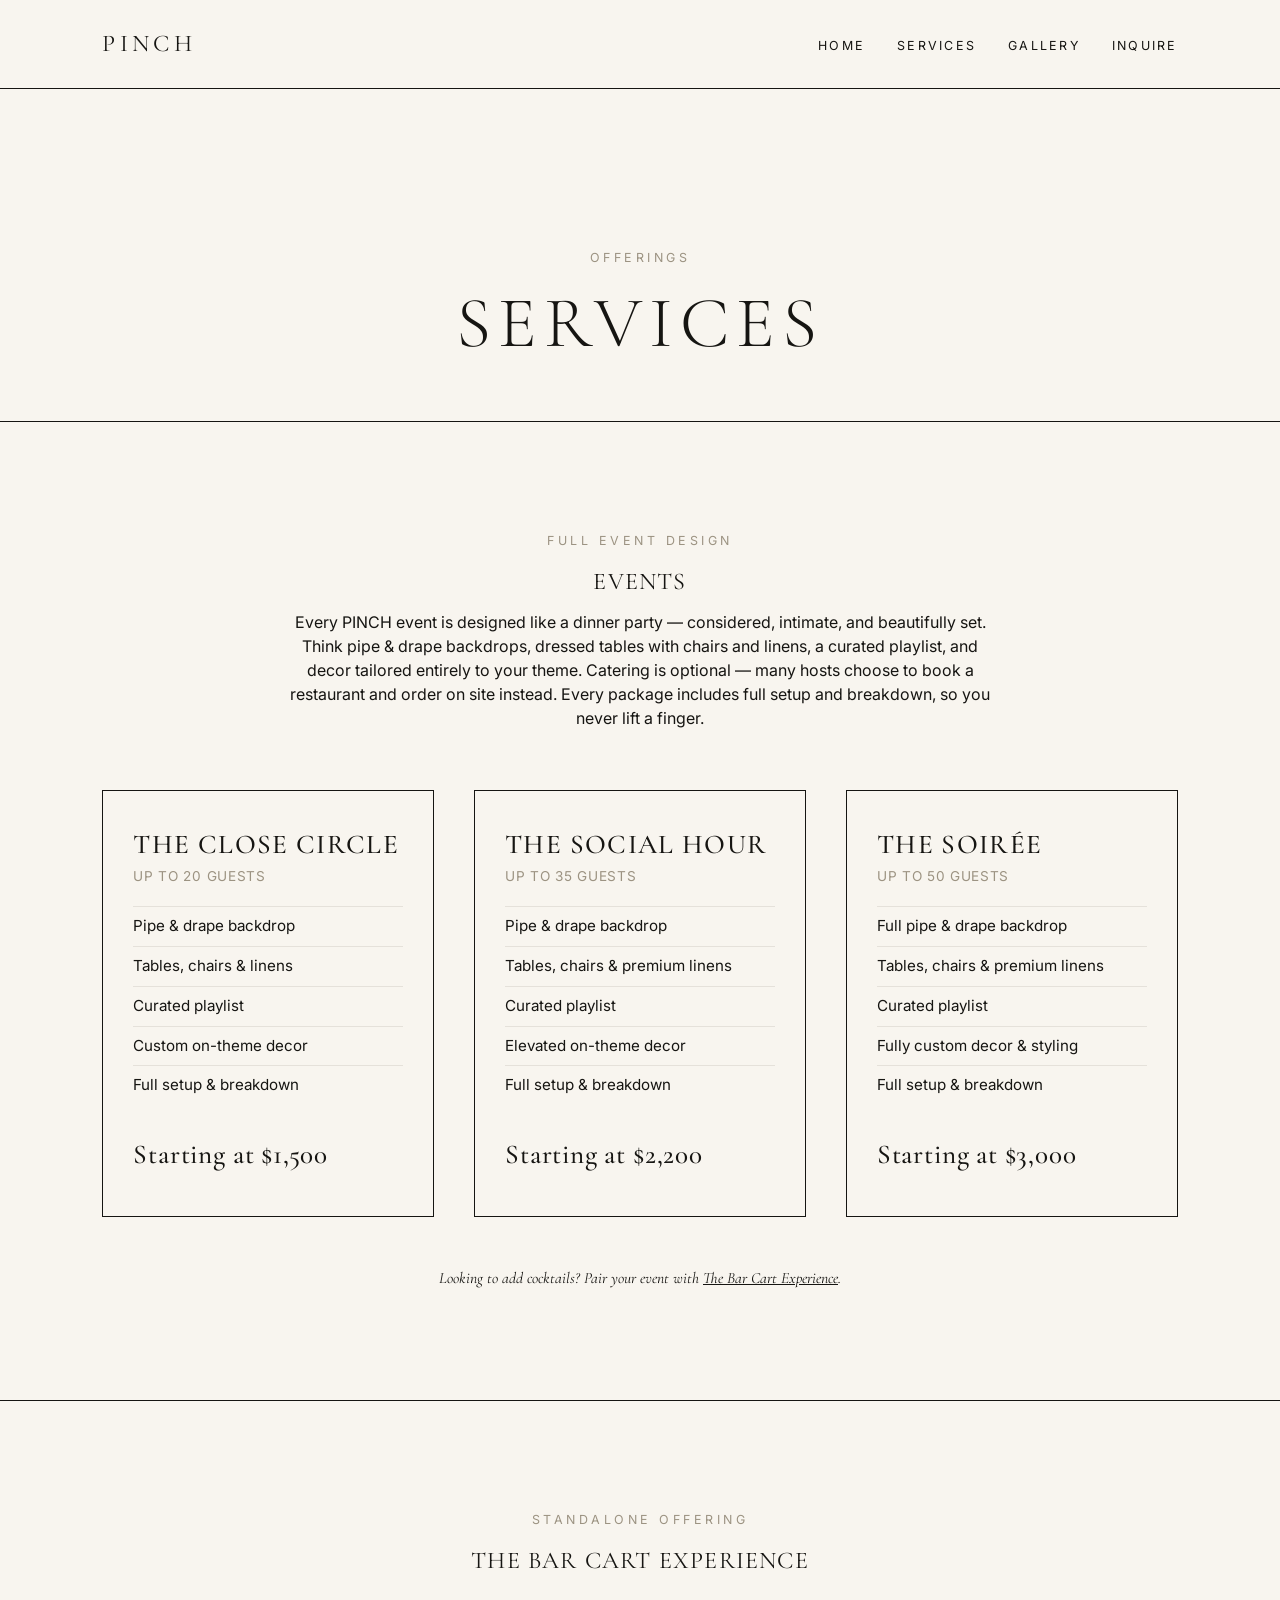
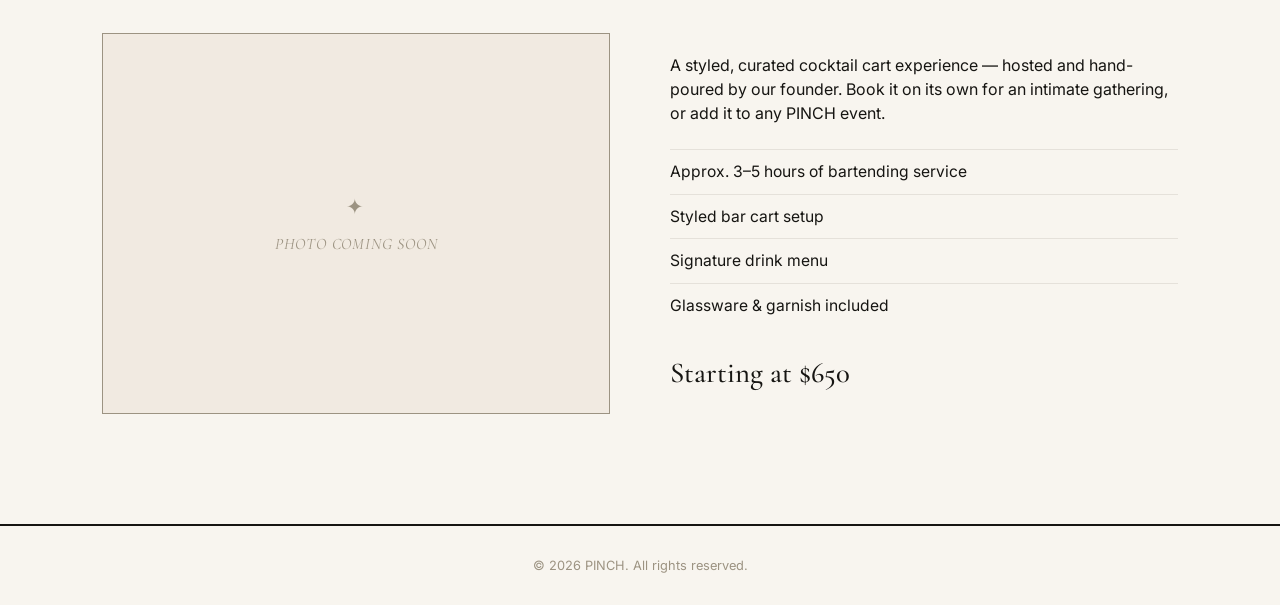
==== services.html @ eb1bb9ff "Add services.html for event offerings and details This file contains the HTML structure for the serv" ====
<!DOCTYPE html>
<html lang="en">
<head>
<meta charset="UTF-8">
<meta name="viewport" content="width=device-width, initial-scale=1.0">
<title>Services | PINCH</title>
<link rel="preconnect" href="https://fonts.googleapis.com">
<link href="https://fonts.googleapis.com/css2?family=Cormorant+Garamond:ital,wght@0,300;0,400;0,500;0,600;1,400&family=Inter:wght@400;500&display=swap" rel="stylesheet">
<link rel="stylesheet" href="style.css">
</head>
<body>

<nav>
<a href="index.html" class="nav-brand">Pinch</a>
<ul class="nav-links">
<li><a href="index.html">Home</a></li>
<li><a href="services.html">Services</a></li>
<li><a href="gallery.html">Gallery</a></li>
<li><a href="index.html#inquire">Inquire</a></li>
</ul>
</nav>

<div class="page-header">
<div class="eyebrow center-eyebrow">Offerings</div>
<h1>Services</h1>
</div>

<section class="section" id="events">
<div class="eyebrow center-eyebrow">Full Event Design</div>
<h2 class="tiers-heading">Events</h2>
<div class="tiers-intro">
<p>Every PINCH event is designed like a dinner party — considered, intimate, and beautifully set. Think pipe &amp; drape backdrops, dressed tables with chairs and linens, a curated playlist, and decor tailored entirely to your theme. Catering is optional — many hosts choose to book a restaurant and order on site instead. Every package includes full setup and breakdown, so you never lift a finger.</p>
</div>
<div class="tiers">
<div class="tier">
<h3>The Close Circle</h3>
<div class="guests">Up to 20 Guests</div>
<ul>
<li>Pipe &amp; drape backdrop</li>
<li>Tables, chairs &amp; linens</li>
<li>Curated playlist</li>
<li>Custom on-theme decor</li>
<li>Full setup &amp; breakdown</li>
</ul>
<div class="price">Starting at $1,500</div>
</div>
<div class="tier">
<h3>The Social Hour</h3>
<div class="guests">Up to 35 Guests</div>
<ul>
<li>Pipe &amp; drape backdrop</li>
<li>Tables, chairs &amp; premium linens</li>
<li>Curated playlist</li>
<li>Elevated on-theme decor</li>
<li>Full setup &amp; breakdown</li>
</ul>
<div class="price">Starting at $2,200</div>
</div>
<div class="tier">
<h3>The Soirée</h3>
<div class="guests">Up to 50 Guests</div>
<ul>
<li>Full pipe &amp; drape backdrop</li>
<li>Tables, chairs &amp; premium linens</li>
<li>Curated playlist</li>
<li>Fully custom decor &amp; styling</li>
<li>Full setup &amp; breakdown</li>
</ul>
<div class="price">Starting at $3,000</div>
</div>
</div>
<p class="cross-link">Looking to add cocktails? Pair your event with <a href="#barcart">The Bar Cart Experience</a>.</p>
</section>

<section class="section offer-alt" id="barcart">
<div class="eyebrow center-eyebrow">Standalone Offering</div>
<h2 class="tiers-heading">The Bar Cart Experience</h2>
<div class="barcart-detail">
<div class="photo-placeholder"><span class="mark">&#10022;</span><span class="label">Photo Coming Soon</span></div>
<div>
<p>A styled, curated cocktail cart experience — hosted and hand-poured by our founder. Book it on its own for an intimate gathering, or add it to any PINCH event.</p>
<ul class="barcart-includes">
<li>Approx. 3&ndash;5 hours of bartending service</li>
<li>Styled bar cart setup</li>
<li>Signature drink menu</li>
<li>Glassware &amp; garnish included</li>
</ul>
<div class="barcart-price">Starting at $650</div>
</div>
</div>
</section>

<footer>&copy; 2026 PINCH. All rights reserved.</footer>

</body>
</html>
---- style.css ----
:root{ --black:#161512; --cream:#f8f5ef; --tan:#9c9382; --blush:#f1eae1; }
*{margin:0;padding:0;box-sizing:border-box;}
body{font-family:'Inter',sans-serif;color:var(--black);background:var(--cream);line-height:1.5;}
a{color:inherit;}
h1,h2,h3{font-family:'Cormorant Garamond',serif;text-transform:uppercase;line-height:1.05;letter-spacing:.05em;font-weight:400;}
.section{padding:110px 8vw;}
.eyebrow{font-size:.78rem;letter-spacing:.28em;text-transform:uppercase;color:var(--tan);margin-bottom:18px;}
.center-eyebrow{text-align:center;}

nav{display:flex;justify-content:space-between;align-items:center;padding:26px 8vw;background:var(--cream);border-bottom:1px solid var(--black);position:sticky;top:0;z-index:50;}
.nav-brand{font-family:'Cormorant Garamond',serif;font-size:1.5rem;letter-spacing:.18em;text-transform:uppercase;text-decoration:none;color:var(--black);font-weight:400;}
.nav-links{display:flex;gap:32px;list-style:none;}
.nav-links a{text-decoration:none;color:var(--black);font-size:.78rem;letter-spacing:.18em;text-transform:uppercase;}
.nav-links a:hover{color:var(--tan);}

.hero{min-height:90vh;display:flex;flex-direction:column;justify-content:center;background:var(--cream);color:var(--black);padding:8vw;border-bottom:1px solid var(--black);}
.hero h1{font-size:clamp(3.5rem,12vw,8.5rem);font-weight:300;letter-spacing:.12em;}
.hero p{font-family:'Cormorant Garamond',serif;font-size:1.4rem;margin-top:20px;max-width:500px;font-style:italic;font-weight:400;color:var(--black);}

@keyframes floatIn{from{opacity:0;transform:translateY(26px);}to{opacity:1;transform:translateY(0);}}
.hero .eyebrow{animation:floatIn .9s ease-out both;}
.hero h1{animation:floatIn 1.1s ease-out .15s both;}
.hero p{animation:floatIn 1.1s ease-out .35s both;}

.page-header{padding:160px 8vw 60px;text-align:center;border-bottom:1px solid var(--black);}
.page-header h1{font-size:clamp(2.5rem,7vw,4.5rem);font-weight:300;letter-spacing:.1em;}

.photo-placeholder{width:100%;aspect-ratio:4/3;background:var(--blush);display:flex;flex-direction:column;align-items:center;justify-content:center;gap:10px;color:var(--tan);border:1px solid var(--tan);}
.photo-placeholder .mark{font-size:1.3rem;letter-spacing:.1em;}
.photo-placeholder .label{font-family:'Cormorant Garamond',serif;font-style:italic;font-size:1rem;letter-spacing:.05em;text-transform:uppercase;}

.split{display:grid;grid-template-columns:1fr 1fr;gap:60px;align-items:center;}
.split h2{font-size:clamp(2rem,5vw,3.5rem);margin-bottom:24px;font-weight:400;letter-spacing:.06em;}
.split p{font-size:1.05rem;max-width:480px;}
.closing-line{font-family:'Cormorant Garamond',serif;font-style:italic;font-weight:500;margin-top:20px;font-size:1.3rem;}

.offer-alt{background:var(--cream);color:var(--black);border-top:1px solid var(--black);border-bottom:1px solid var(--black);}

.offers-grid{display:grid;grid-template-columns:1fr 1fr;gap:50px;margin-top:60px;}
.offer-card{border:1px solid var(--black);padding:50px 40px;text-align:center;}
.offer-card h3{font-size:1.8rem;font-weight:400;margin-bottom:14px;}
.offer-card p{font-size:.98rem;margin-bottom:26px;}
.offer-card a.btn{display:inline-block;font-size:.78rem;letter-spacing:.18em;text-transform:uppercase;text-decoration:none;color:var(--black);border-bottom:1px solid var(--black);padding-bottom:4px;}
.offer-card a.btn:hover{color:var(--tan);border-color:var(--tan);}

.tiers-heading,.gallery-heading{text-align:center;margin-bottom:16px;}
.tiers{display:grid;grid-template-columns:repeat(3,1fr);gap:40px;margin-top:60px;}
.tier{border:1px solid var(--black);padding:40px 30px;display:flex;flex-direction:column;}
.tier h3{font-size:1.7rem;margin-bottom:6px;font-weight:500;}
.tier .guests{font-size:.85rem;letter-spacing:.05em;text-transform:uppercase;color:var(--tan);margin-bottom:20px;font-family:'Inter',sans-serif;}
.tier ul{list-style:none;margin-bottom:30px;flex-grow:1;}
.tier ul li{padding:8px 0;border-top:1px solid #e5e1da;font-size:.95rem;}
.tier .price{font-family:'Cormorant Garamond',serif;font-weight:500;font-size:1.7rem;margin-top:auto;letter-spacing:.03em;}

.tiers-intro{max-width:700px;margin:0 auto;text-align:center;}
.cross-link{margin-top:50px;text-align:center;font-size:.98rem;font-style:italic;font-family:'Cormorant Garamond',serif;}
.cross-link a{text-decoration:underline;}

.barcart-detail{display:grid;grid-template-columns:1fr 1fr;gap:60px;align-items:center;margin-top:60px;}
.barcart-includes{list-style:none;margin-top:24px;}
.barcart-includes li{padding:10px 0;border-top:1px solid #e5e1da;font-size:.98rem;}
.barcart-price{font-family:'Cormorant Garamond',serif;font-weight:500;font-size:1.8rem;margin-top:24px;}

.gallery-grid{display:grid;grid-template-columns:1fr 1fr;gap:20px;margin-top:20px;}

.inquire{background:var(--cream);color:var(--black);text-align:center;border-top:1px solid var(--black);}
.inquire a{color:var(--black);text-decoration:underline;}
.inquire .contact-line{font-family:'Cormorant Garamond',serif;margin-top:10px;font-size:1.3rem;}
.inquire .note{margin-top:30px;font-size:.9rem;color:var(--tan);}

footer{text-align:center;padding:30px;font-size:.8rem;color:var(--tan);border-top:1px solid var(--black);}

@media (max-width:768px){
.split,.barcart-detail{grid-template-columns:1fr;}
.tiers,.gallery-grid,.offers-grid{grid-template-columns:1fr;}
nav{flex-direction:column;gap:14px;padding:20px 6vw;}
.nav-links{gap:22px;}
}
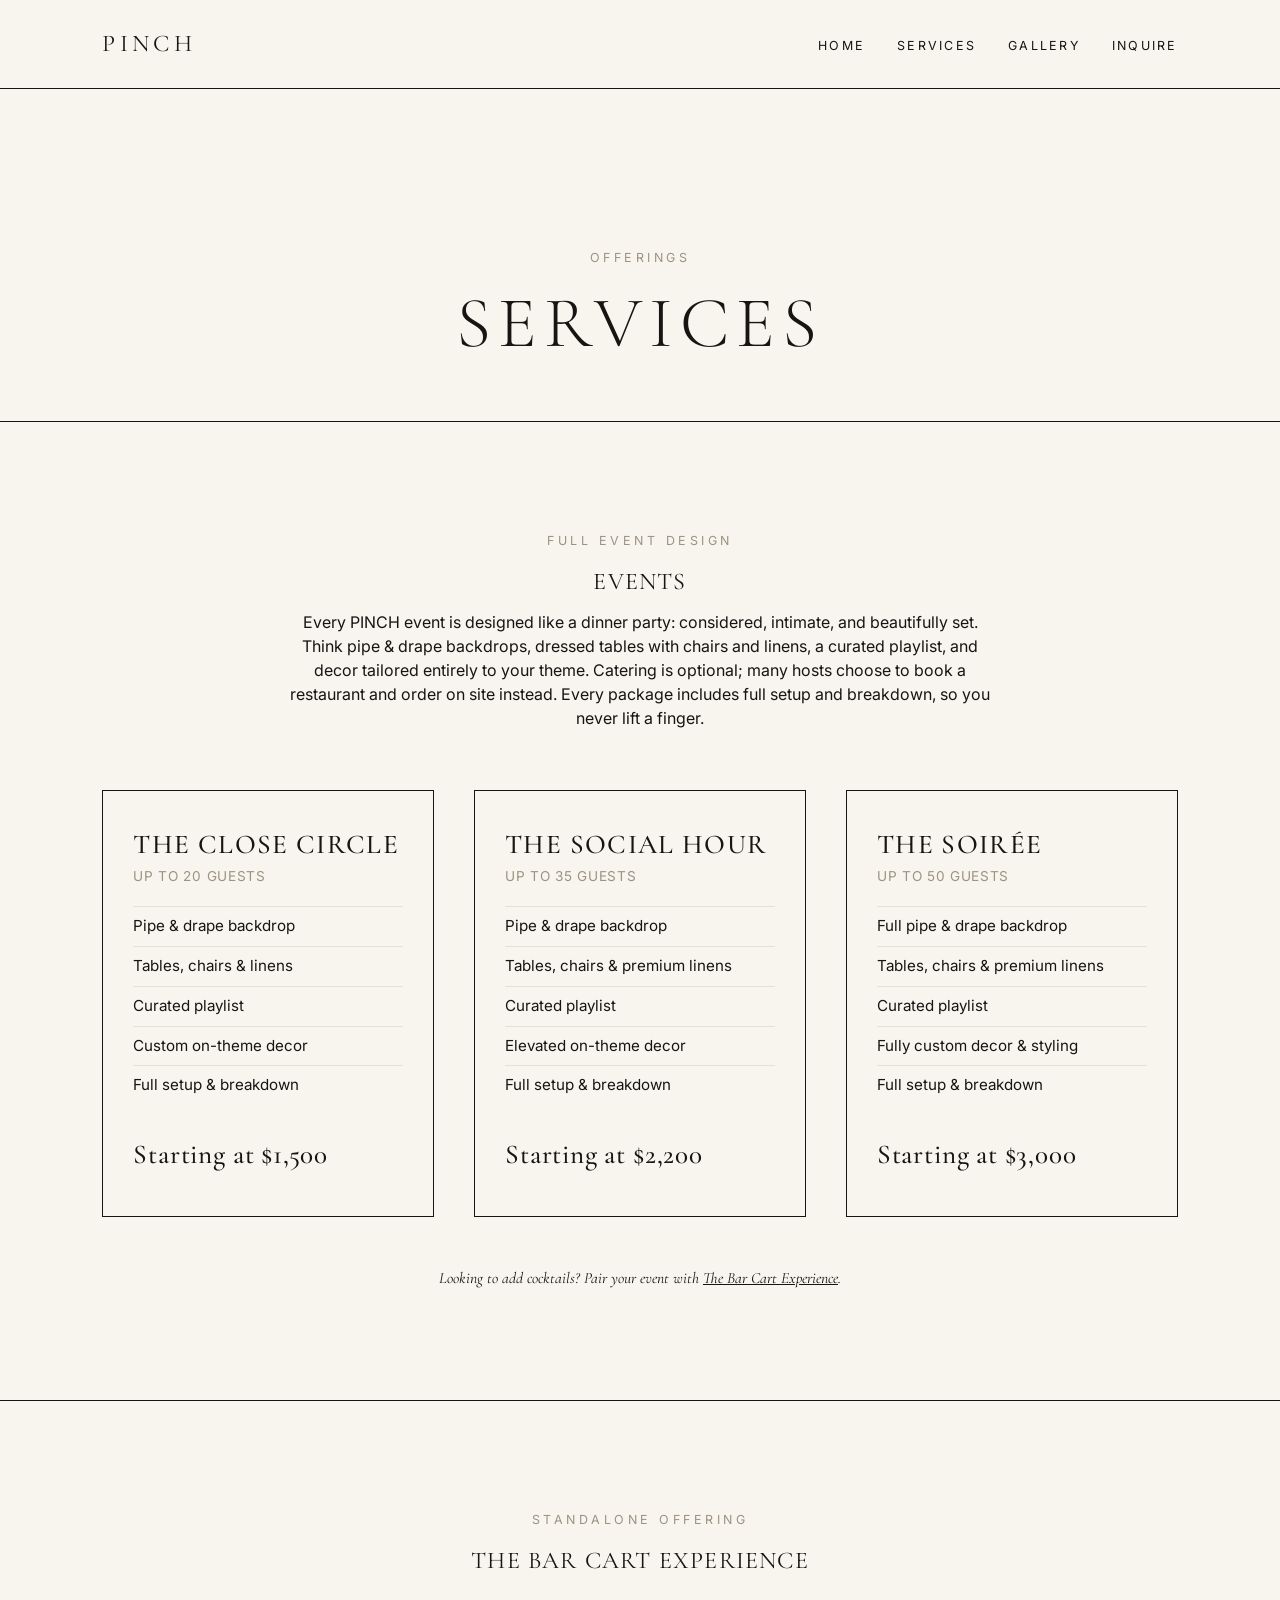
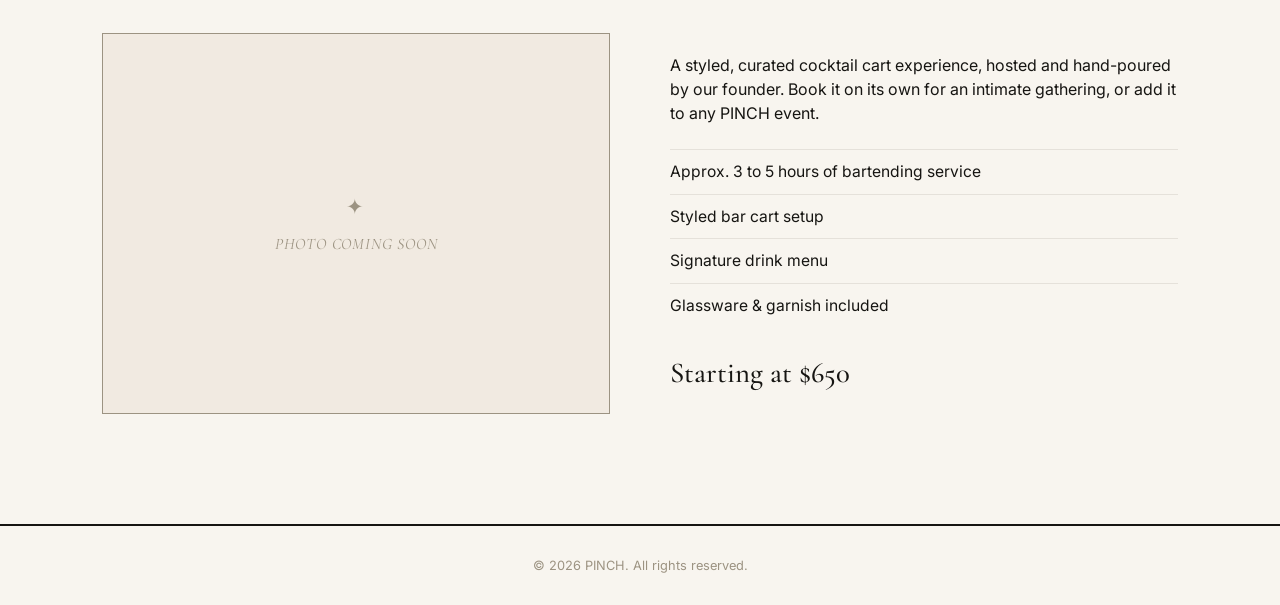
==== commit e7d93a43: "Refine text in services.html for better readability Updated event description and bar cart experienc" ====
--- a/services.html
+++ b/services.html
@@ -29,7 +29,7 @@
 <div class="eyebrow center-eyebrow">Full Event Design</div>
 <h2 class="tiers-heading">Events</h2>
 <div class="tiers-intro">
-<p>Every PINCH event is designed like a dinner party — considered, intimate, and beautifully set. Think pipe &amp; drape backdrops, dressed tables with chairs and linens, a curated playlist, and decor tailored entirely to your theme. Catering is optional — many hosts choose to book a restaurant and order on site instead. Every package includes full setup and breakdown, so you never lift a finger.</p>
+<p>Every PINCH event is designed like a dinner party: considered, intimate, and beautifully set. Think pipe &amp; drape backdrops, dressed tables with chairs and linens, a curated playlist, and decor tailored entirely to your theme. Catering is optional; many hosts choose to book a restaurant and order on site instead. Every package includes full setup and breakdown, so you never lift a finger.</p>
 </div>
 <div class="tiers">
 <div class="tier">
@@ -78,9 +78,9 @@
 <div class="barcart-detail">
 <div class="photo-placeholder"><span class="mark">&#10022;</span><span class="label">Photo Coming Soon</span></div>
 <div>
-<p>A styled, curated cocktail cart experience — hosted and hand-poured by our founder. Book it on its own for an intimate gathering, or add it to any PINCH event.</p>
+<p>A styled, curated cocktail cart experience, hosted and hand-poured by our founder. Book it on its own for an intimate gathering, or add it to any PINCH event.</p>
 <ul class="barcart-includes">
-<li>Approx. 3&ndash;5 hours of bartending service</li>
+<li>Approx. 3 to 5 hours of bartending service</li>
 <li>Styled bar cart setup</li>
 <li>Signature drink menu</li>
 <li>Glassware &amp; garnish included</li>
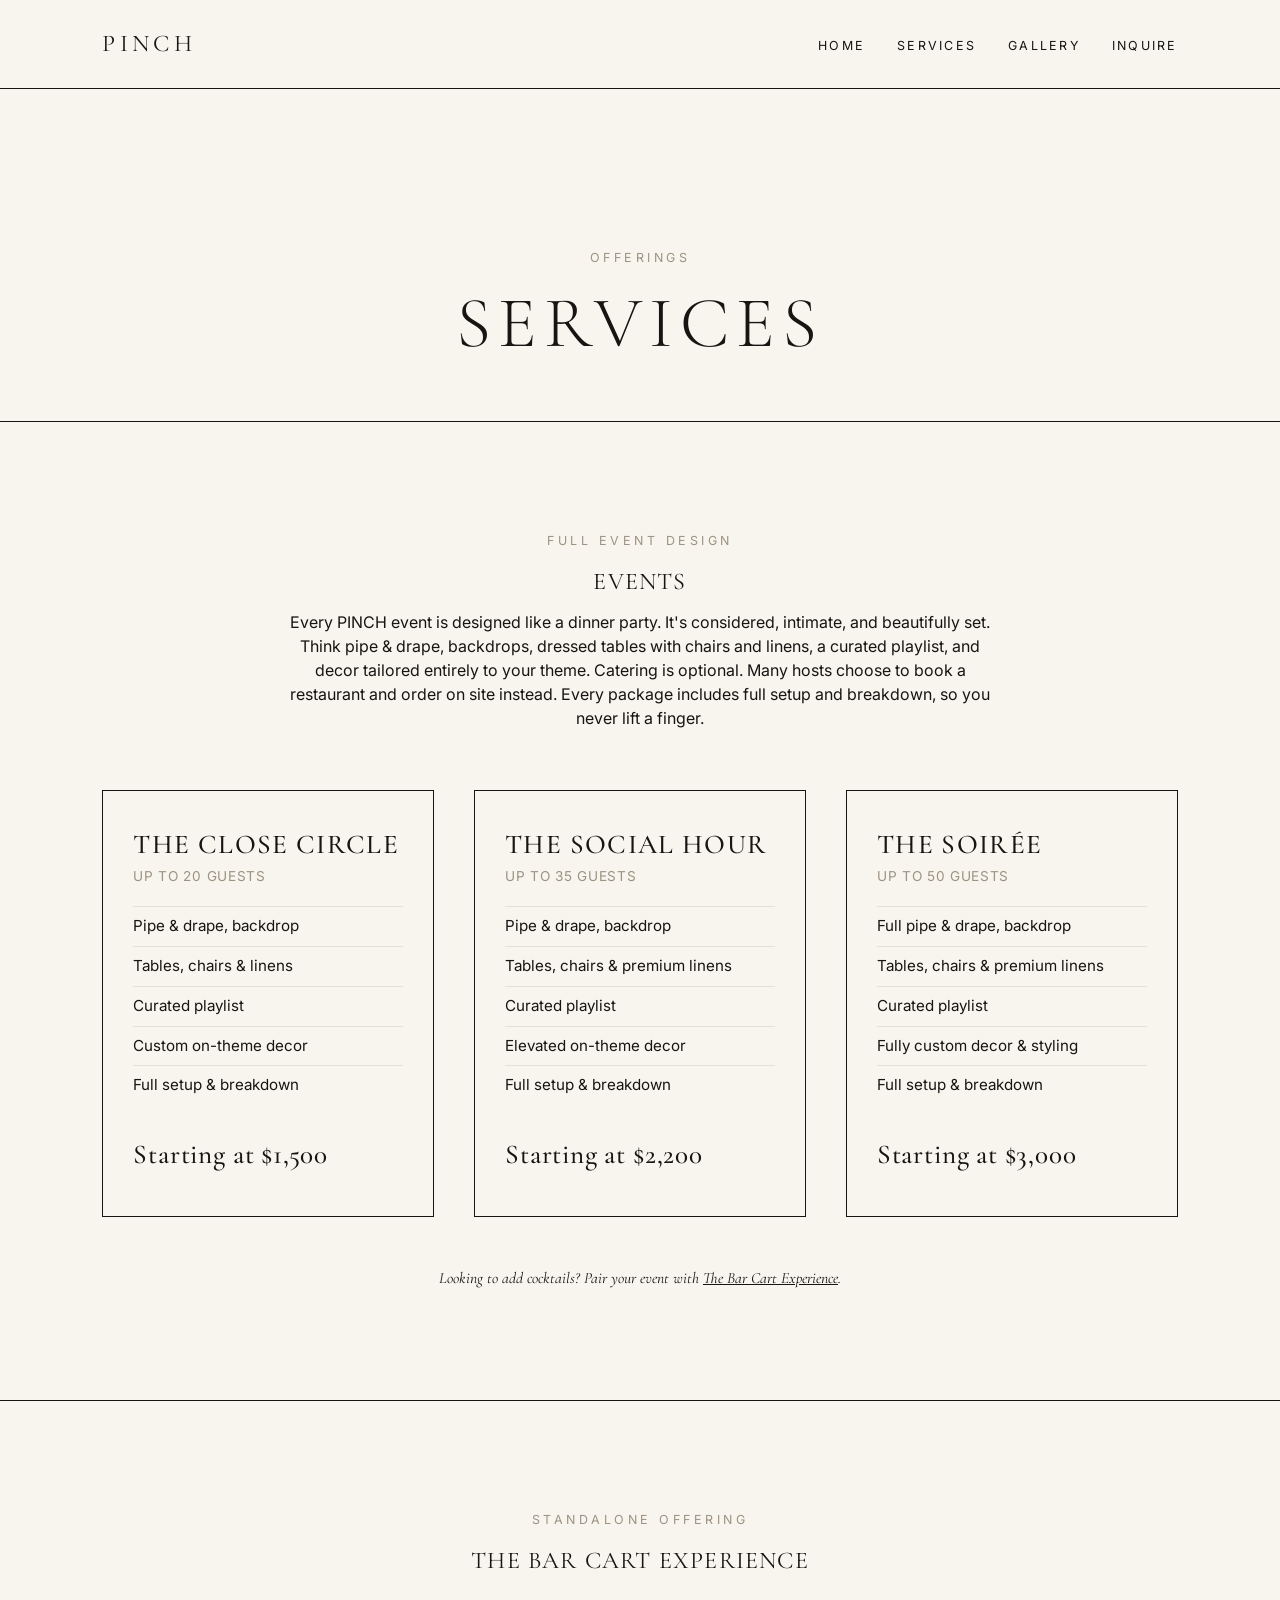
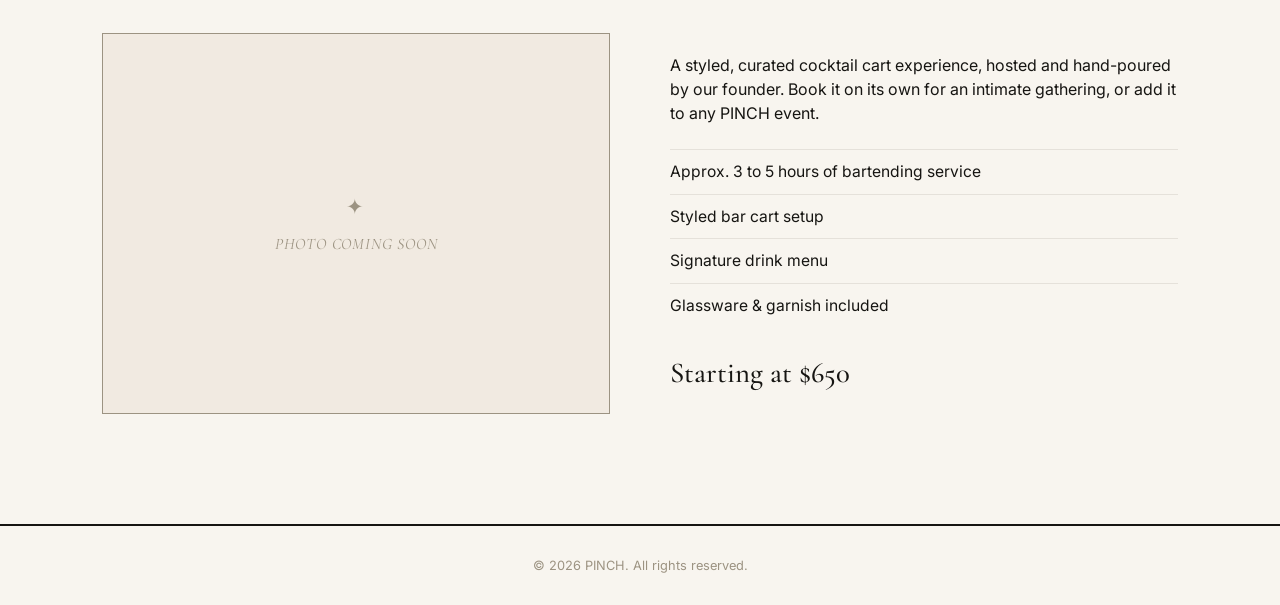
==== commit 49685740: "Refine event description and list items" ====
--- a/services.html
+++ b/services.html
@@ -29,14 +29,14 @@
 <div class="eyebrow center-eyebrow">Full Event Design</div>
 <h2 class="tiers-heading">Events</h2>
 <div class="tiers-intro">
-<p>Every PINCH event is designed like a dinner party: considered, intimate, and beautifully set. Think pipe &amp; drape backdrops, dressed tables with chairs and linens, a curated playlist, and decor tailored entirely to your theme. Catering is optional; many hosts choose to book a restaurant and order on site instead. Every package includes full setup and breakdown, so you never lift a finger.</p>
+<p>Every PINCH event is designed like a dinner party. It's considered, intimate, and beautifully set. Think pipe &amp; drape, backdrops, dressed tables with chairs and linens, a curated playlist, and decor tailored entirely to your theme. Catering is optional. Many hosts choose to book a restaurant and order on site instead. Every package includes full setup and breakdown, so you never lift a finger.</p>
 </div>
 <div class="tiers">
 <div class="tier">
 <h3>The Close Circle</h3>
 <div class="guests">Up to 20 Guests</div>
 <ul>
-<li>Pipe &amp; drape backdrop</li>
+<li>Pipe &amp; drape, backdrop</li>
 <li>Tables, chairs &amp; linens</li>
 <li>Curated playlist</li>
 <li>Custom on-theme decor</li>
@@ -48,7 +48,7 @@
 <h3>The Social Hour</h3>
 <div class="guests">Up to 35 Guests</div>
 <ul>
-<li>Pipe &amp; drape backdrop</li>
+<li>Pipe &amp; drape, backdrop</li>
 <li>Tables, chairs &amp; premium linens</li>
 <li>Curated playlist</li>
 <li>Elevated on-theme decor</li>
@@ -60,7 +60,7 @@
 <h3>The Soirée</h3>
 <div class="guests">Up to 50 Guests</div>
 <ul>
-<li>Full pipe &amp; drape backdrop</li>
+<li>Full pipe &amp; drape, backdrop</li>
 <li>Tables, chairs &amp; premium linens</li>
 <li>Curated playlist</li>
 <li>Fully custom decor &amp; styling</li>
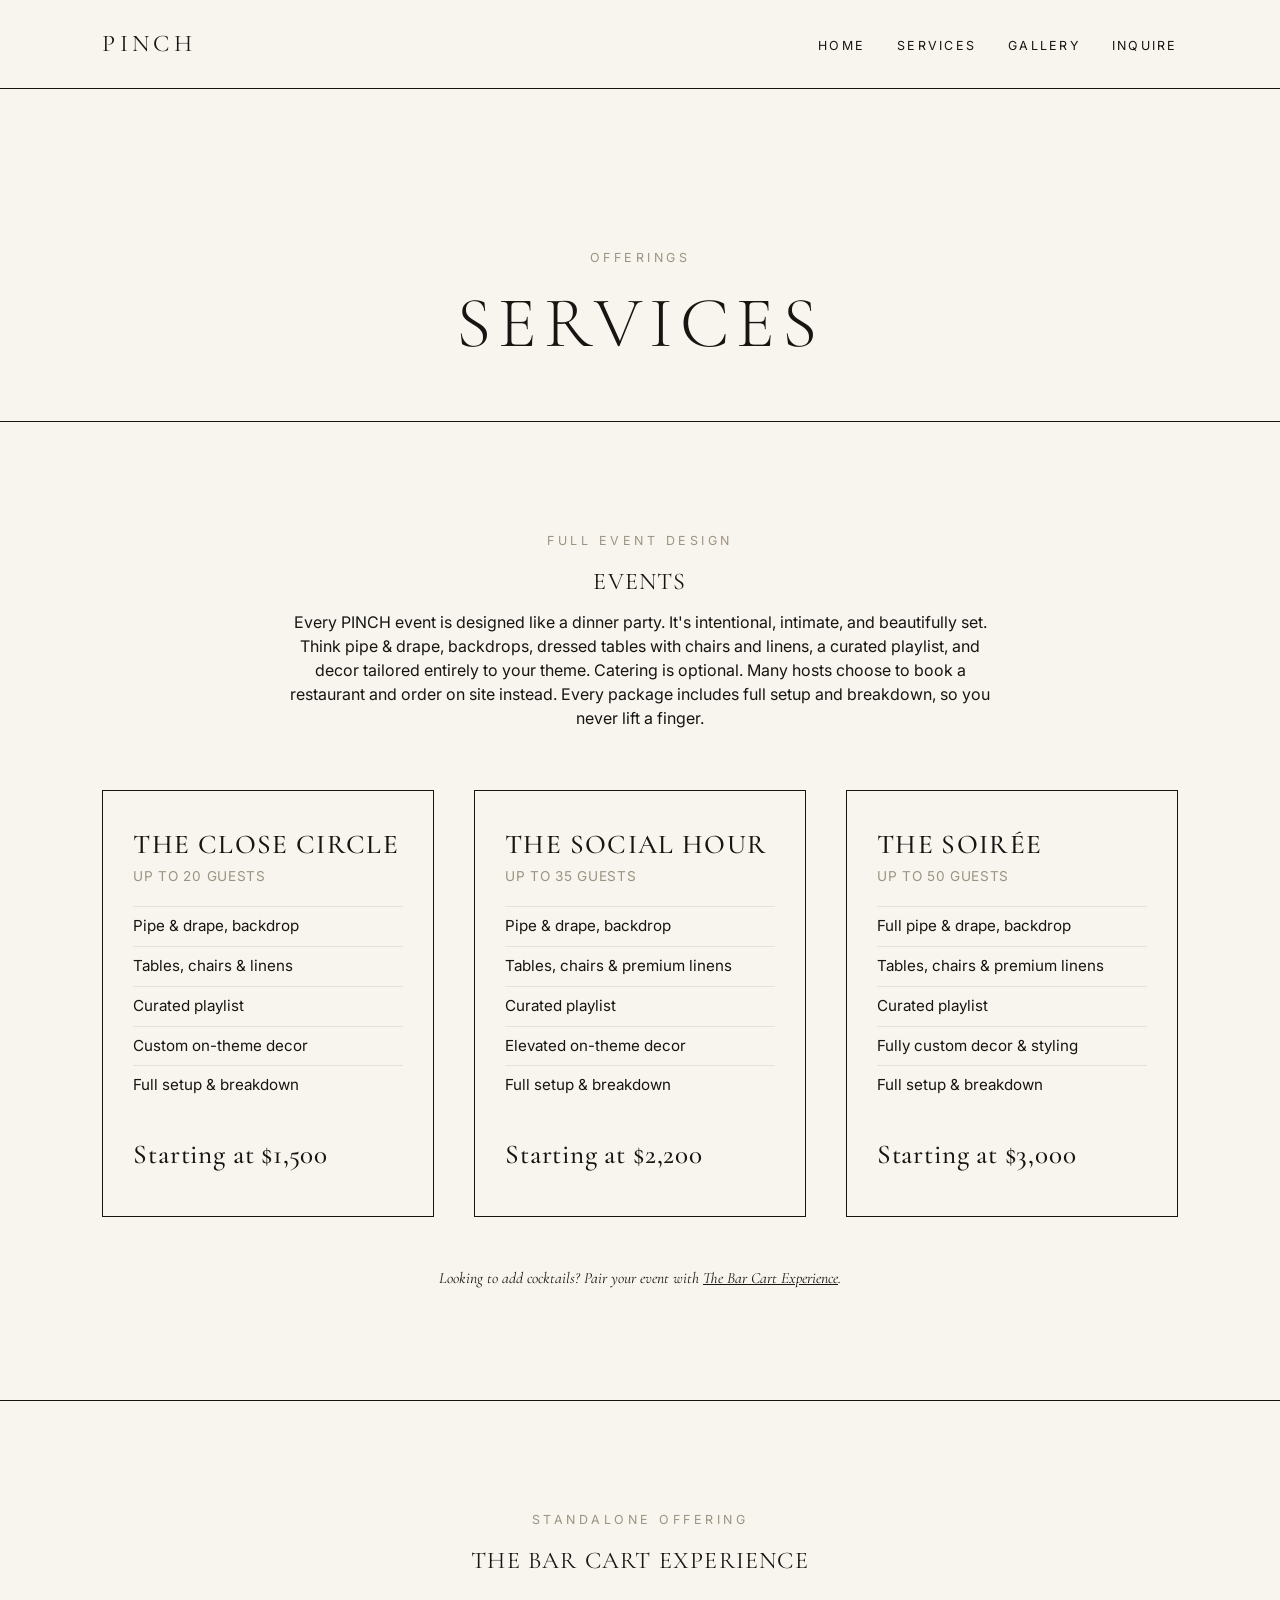
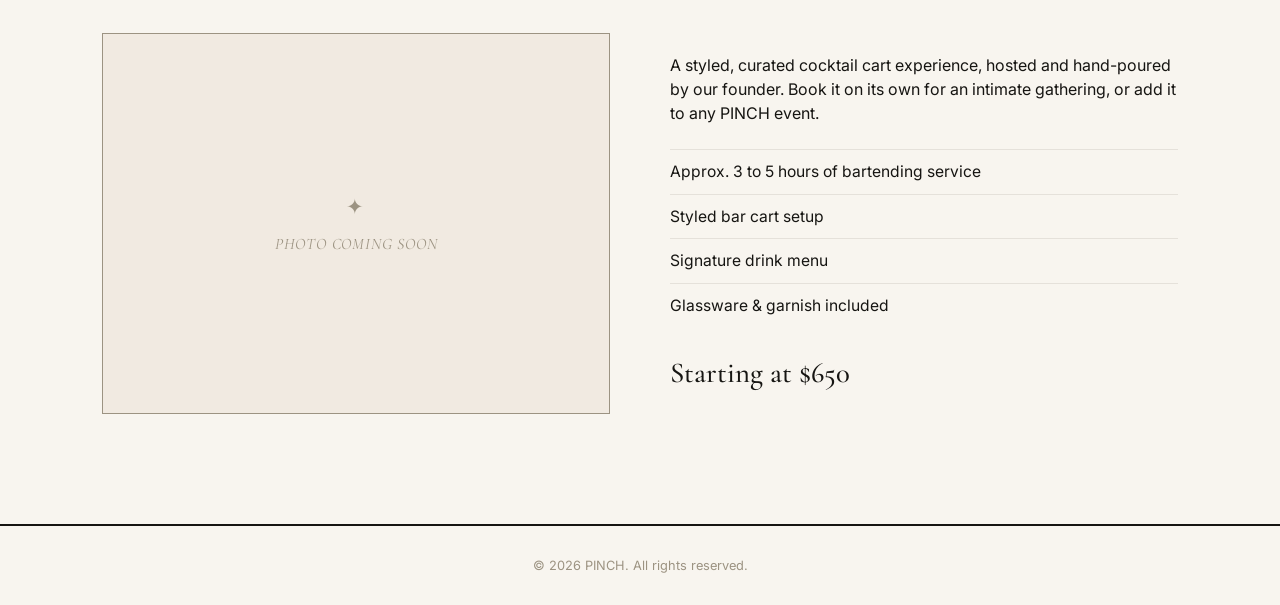
==== commit fda89886: "Update event description for clarity" ====
--- a/services.html
+++ b/services.html
@@ -29,7 +29,7 @@
 <div class="eyebrow center-eyebrow">Full Event Design</div>
 <h2 class="tiers-heading">Events</h2>
 <div class="tiers-intro">
-<p>Every PINCH event is designed like a dinner party. It's considered, intimate, and beautifully set. Think pipe &amp; drape, backdrops, dressed tables with chairs and linens, a curated playlist, and decor tailored entirely to your theme. Catering is optional. Many hosts choose to book a restaurant and order on site instead. Every package includes full setup and breakdown, so you never lift a finger.</p>
+<p>Every PINCH event is designed like a dinner party. It's intentional, intimate, and beautifully set. Think pipe &amp; drape, backdrops, dressed tables with chairs and linens, a curated playlist, and decor tailored entirely to your theme. Catering is optional. Many hosts choose to book a restaurant and order on site instead. Every package includes full setup and breakdown, so you never lift a finger.</p>
 </div>
 <div class="tiers">
 <div class="tier">
